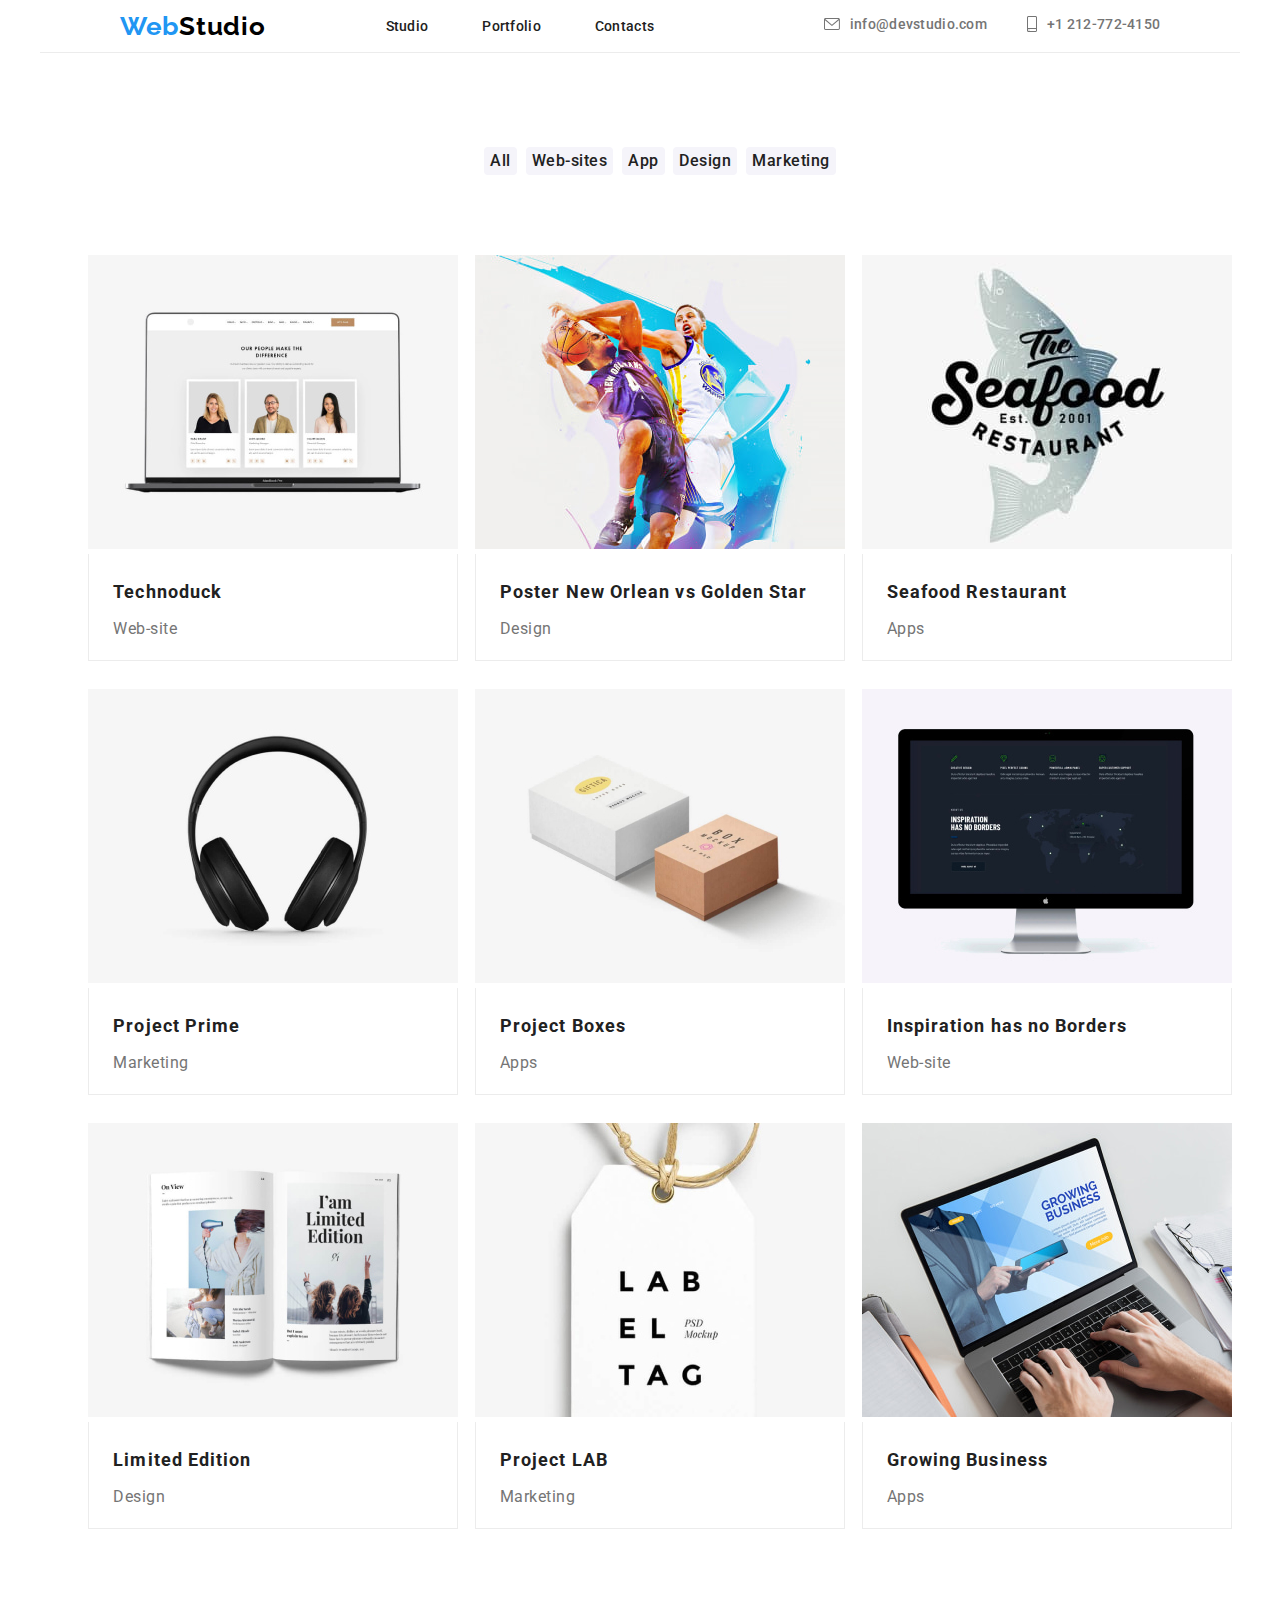
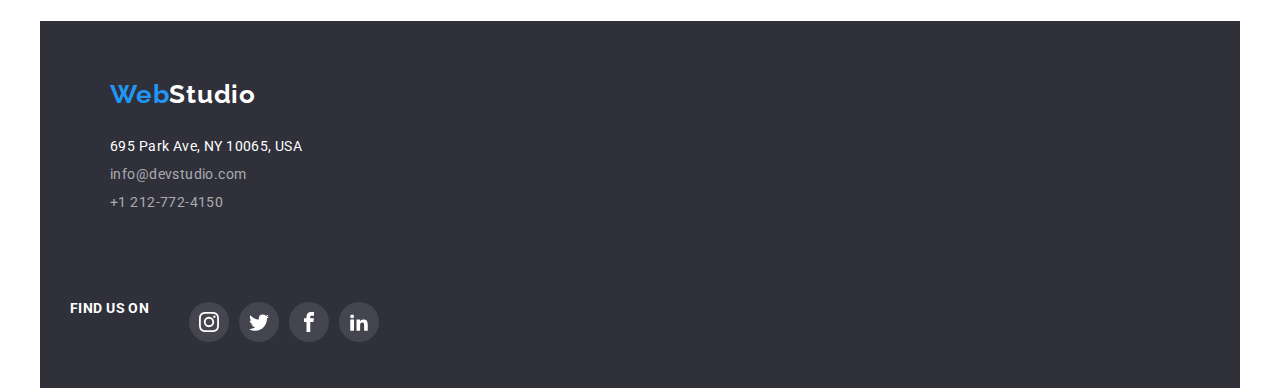
==== portfolio.html @ 11a2a3cb "adaugare fisiere" ====
<!DOCTYPE html>
<html lang="en">
  <head>
    <meta charset="UTF-8" />
    <meta http-equiv="X-UA-Compatible" content="IE=edge" />
    <meta name="viewport" content="width=device-width, initial-scale=1.0" />
    <link
      rel="stylesheet"
      href="https://cdnjs.cloudflare.com/ajax/libs/modern-normalize/1.0.0/modern-normalize.min.css"
    />
    <link rel="stylesheet" href="styles/styles.css" />
    <link rel="preconnect" href="https://fonts.googleapis.com" />
    <link rel="preconnect" href="https://fonts.gstatic.com" crossorigin />
    <link
      href="https://fonts.googleapis.com/css2?family=Raleway:wght@700&family=Roboto:wght@400;500;700;900&display=swap"
      rel="stylesheet"
    />
    <title>WebStudio</title>
  </head>
  <body>
    <!--Menu section-->
    <div class="container">
      <header class="page-header">
        <a class="logo link" href="index.html">
          <span class="logo-first-section">Web</span>Studio</a
        >

        <nav>
          <ul class="main-nav-list unstyled-list">
            <li class="main-nav-item">
              <a class="main-nav-link link" href="index.html">Studio</a>
            </li>
            <li class="main-nav-item">
              <a class="main-nav-link link" href="portfolio.html">Portfolio</a>
            </li>
            <li class="main-nav-item">
              <a class="main-nav-link link" href="#">Contacts</a>
            </li>
          </ul>
        </nav>
        <ul class="contact-list unstyled-list">
          <li>
            <svg class="envelope-icon">
              <use href="/images/icons.svg#icon-envelope"></use>
            </svg>
          </li>
          <li class="contact-list-item">
            <a class="main-nav-contact link" href="mailto:info@devstudio.com"
              >info@devstudio.com</a
            >
          </li>
          <li>
            <svg class="smartphone-icon">
              <use href="/images/icons.svg#icon-smartphone"></use>
            </svg>
          </li>

          <li class="contact-list-item">
            <a class="main-nav-contact link" href="tel:+12127724150"
              >+1 212-772-4150</a
            >
          </li>
        </ul>
      </header>
    </div>
    <!--Portfolio section-->
    <main>
      <ul class="unstyled-btns">
        <li><button class="btn" type="button">All</button></li>
        <li><button class="btn" type="button">Web-sites</button></li>
        <li><button class="btn" type="button">App</button></li>
        <li><button class="btn" type="button">Design</button></li>
        <li><button class="btn" type="button">Marketing</button></li>
      </ul>
      <div class="container">
        <ul class="unstyled-images">
          <li class="product">
            <img
              class="product-img"
              src="./images/gallery/img1.jpg"
              width="370"
              alt="on the screen of a laptop is opened a web-site"
            />
            <div class="card">
              <h4 class="product-name">Technoduck</h4>
              <p class="product-type">Web-site</p>
            </div>
          </li>
          <li class="product">
            <img
              class="product-img"
              src="./images/gallery/img2.jpg"
              width="370"
              alt="two basketball players are fighting for the basketball"
            />
            <div class="card">
              <h4 class="product-name">Poster New Orlean vs Golden Star</h4>
              <p class="product-type">Design</p>
            </div>
          </li>
          <li class="product">
            <img
              class="product-img"
              src="./images/gallery/img3.jpg"
              width="370"
              alt="The Seafood Restaurant Est. 2001 and text and a fish"
            />
            <div class="card">
              <h4 class="product-name">Seafood Restaurant</h4>
              <p class="product-type">Apps</p>
            </div>
          </li>
          <li class="product">
            <img
              class="product-img"
              src="./images/gallery/img4.jpg"
              width="370"
              alt="Headphones"
            />

            <div class="card">
              <h4 class="product-name">Project Prime</h4>
              <p class="product-type">Marketing</p>
            </div>
          </li>
          <li class="product">
            <img
              class="product-img"
              src="./images/gallery/img5.jpg"
              width="370"
              alt="two boxes"
            />
            <div class="card">
              <h4 class="product-name">Project Boxes</h4>
              <p class="product-type">Apps</p>
            </div>
          </li>
          <li class="product">
            <img
              class="product-img"
              src="./images/gallery/img6.jpg"
              width="370"
              alt="a web-site on a monitor"
            />
            <div class="card">
              <h4 class="product-name">Inspiration has no Borders</h4>
              <p class="product-type">Web-site</p>
            </div>
          </li>
          <li class="product">
            <img
              class="product-img"
              src="./images/gallery/img7.jpg"
              width="370"
              alt="an open book"
            />
            <div class="card">
              <h4 class="product-name">Limited Edition</h4>
              <p class="product-type">Design</p>
            </div>
          </li>
          <li class="product">
            <img
              class="product-img"
              src="./images/gallery/img8.jpg"
              width="370"
              alt="a label that says labeltag"
            />
            <div class="card">
              <h4 class="product-name">Project LAB</h4>
              <p class="product-type">Marketing</p>
            </div>
          </li>
          <li class="product">
            <img
              class="product-img"
              src="./images/gallery/img9.jpg"
              width="370px"
              alt="two mani write to a laptop"
            />
            <div class="card">
              <h4 class="product-name">Growing Business</h4>
              <p class="product-type">Apps</p>
            </div>
          </li>
        </ul>
      </div>
    </main>

    <!--Footer section-->

    <footer>
      <div class="container">
        <address class="page-footer">
          <ul class="unstyled-list">
            <li class="info">
              <a class="logo link" href="index.html"
                ><span class="logo-first-section">Web</span
                ><span class="logo-last-section">Studio</span></a
              >
            </li>
            <li class="info">
              <a class="link adress" href="#">695 Park Ave, NY 10065, USA</a>
            </li>
            <li class="info">
              <a class="link mail" href="mailto:info@devstudio.com"
                >info@devstudio.com</a
              >
            </li>
            <li class="info">
              <a class="link tel" href="tel:+12127724150">+1 212-772-4150</a>
            </li>
          </ul>
        </address>
        <section class="page-footer">
          <h3 class="social-title">FIND US ON</h3>
          <ul class="unstyled-list social-list contacts">
            <li>
              <a href="#" target="_blank" class="footer-social-link">
                <svg class="footer-icon">
                  <use href="/images/icons.svg#icon-instagram"></use>
                </svg>
              </a>
            </li>
            <li>
              <a href="#" target="_blank" class="footer-social-link">
                <svg class="footer-icon">
                  <use href="/images/icons.svg#icon-twitter"></use>
                </svg>
              </a>
            </li>
            <li>
              <a href="#" target="_blank" class="footer-social-link">
                <svg class="footer-icon">
                  <use href="/images/icons.svg#icon-facebook"></use>
                </svg>
              </a>
            </li>
            <li>
              <a href="#" target="_blank" class="footer-social-link">
                <svg class="footer-icon">
                  <use href="/images/icons.svg#icon-linkedin"></use>
                </svg>
              </a>
            </li>
          </ul>
        </section>
      </div>
    </footer>
  </body>
</html>
---- styles/styles.css ----
*,
*::before,
*::after {
  box-sizing: border-box;
}

:root {
  --brand-color: #2196f3;
}

body {
  font-family: "Roboto", "Rakeway", sans-serif;
  margin: 0;
}
/* Menu section */
.page-header {
  display: flex;
  width: 100%;
  align-items: center;
  justify-content: space-evenly;
  border-bottom: 1px solid #ececec;
  margin-bottom: 0 auto;
}

.container {
  width: 1200px;
  margin: auto;
  justify-content: center;
}

.unstyled-list {
  list-style-type: none;
}

.main-nav-list {
  list-style-type: none;
  display: inline-block;
  flex-grow: 1;
}

.main-nav-item {
  display: inline-block;
  margin-right: 50px;
}
.contact-list-item {
  display: flex;
}

.link {
  text-decoration: none;
  cursor: pointer;
}
.logo {
  font-family: "Raleway";
  font-style: normal;
  color: #000000;
  font-weight: 700;
  font-size: 26px;
  line-height: 31px;
  letter-spacing: 0.03em;
}
.main-nav-contact {
  font-family: "Roboto";
  font-style: normal;
  font-weight: 500;
  font-size: 14px;
  line-height: 16px;
  letter-spacing: 0.02em;
  color: #757575;
}

.logo-first-section {
  color: var(--brand-color);
}
.main-nav-link {
  font-family: "Roboto";
  font-style: normal;
  font-weight: 500;
  font-size: 14px;
  line-height: 16px;
  letter-spacing: 0.02em;
  color: #212121;
}
.main-nav-link:hover,
.main-nav-link:focus {
  color: var(--brand-color);
}

.envelope-icon {
  width: 16px;
  height: 12px;
  margin-right: 10px;
}
.smartphone-icon {
  width: 10px;
  height: 16px;
  margin-right: 10px;
  margin-left: 40px;
}

.smartphone-icon:hover,
.envelope-icon {
  fill: #2196f3;
}

.contact-list {
  display: flex;
}
.contact-list:hover {
  color: rgb(25, 162, 93);
}

/* Index section */
/* Hero section*/
.hero-element,
.motto,
.request-btn {
  display: flex;
  flex-direction: column;
  justify-content: center;
  align-items: center;
}

.hero-element {
  background-image: url(/images/gallery/hero.jpg);
  box-shadow: inset 300px 300px 300px 300px hsla(235, 10%, 21%, 0.3);

  width: 100%;
  height: 600px;
  left: 0px;
  top: 80px;
}
.motto {
  width: 696 px;
  margin-right: auto;
  margin-left: auto;
  margin-top: 0px;
  margin-bottom: 0px;

  font-family: "Roboto";
  font-style: normal;
  font-weight: 900px;
  font-size: 44px;
  line-height: 60px;
  text-align: center;
  letter-spacing: 0.06em;
  text-transform: uppercase;
  color: #ffffff;
  align-content: center;
}

.request-btn {
  font-family: "Roboto";
  font-style: normal;
  font-weight: 700;
  font-size: 16px;
  line-height: 30px;
  display: flex;
  align-items: center;
  text-align: center;
  letter-spacing: 0.06em;
  color: #ffffff;

  width: 200px;
  height: 50px;

  background: var(--brand-color);
  box-shadow: 0px 4px 4px rgba(0, 0, 0, 0.15);
  border-radius: 4px;
  border-style: none;
  flex-wrap: nowrap;
  margin-top: 30px;
}

/* about us section*/
.about-title {
  font-family: "Roboto";
  font-style: normal;
  font-weight: 700px;
  font-size: 14px;
  line-height: 16px;
  letter-spacing: 0.03em;
  text-transform: uppercase;
  color: #212121;
}

.about-text {
  font-family: "Roboto";
  font-style: normal;
  font-weight: 400px;
  font-size: 14px;
  line-height: 24px;
  letter-spacing: 0.03em;
  color: #757575;
}

.about-section {
  display: inline-flex;
  flex-direction: row;
  justify-content: space-evenly;

  margin-top: 94px;
  width: 1200px;
}
.about {
  margin-right: 20px;
}

.about-icons {
  background-color: #f5f4fa;
  width: 270px;
  height: 120px;
  border-radius: 5px;
}

/* What we do section */
.section-title {
  font-family: "Roboto";
  font-style: normal;
  font-weight: 700;
  font-size: 36px;
  line-height: 42px;
  text-align: center;
  letter-spacing: 0.03em;
  color: #212121;
  margin-top: 94px;
  margin-bottom: 50px;
}

.unstyled-listss {
  display: flex;
  justify-content: space-between;
  list-style-type: none;
}

.we-do-section {
  width: 100%;
}

/* Team section */

.teams {
  display: flex;
  justify-content: space-around;
  list-style-type: none;
}

.name {
  font-family: "Roboto";
  font-style: normal;
  font-weight: 500;
  font-size: 16px;
  line-height: 19px;
  text-align: center;
  letter-spacing: 0.03em;
  color: #212121;
  margin-bottom: 10px;
}

.function {
  font-family: "Roboto";
  font-style: normal;
  color: #757575;
  font-weight: 400;
  font-size: 16px;
  line-height: 19px;
  text-align: center;
  letter-spacing: 0.03em;
  margin-top: 10px;
}
.somebody {
  background-color: #ffffff;
  border-bottom-left-radius: 10px;
  border-bottom-right-radius: 10px;
  padding-bottom: 30px;
  box-shadow: 1px 3px #c3c3c9;
}
.team-section {
  width: 100%;
  height: 648px;
  margin-top: 94px;
  background: #f5f4fa;
  padding: 10px;
}

.social-icon {
  width: 20px;
  height: 20px;
  fill: #afb1b8;
  justify-content: center;
}

.social-list {
  display: flex;

  gap: 10px;
}

.social-link {
  background-color: #fff;
  border-radius: 50%;
  width: 40px;
  height: 40px;
  display: flex;
  align-items: center;
  justify-content: center;
}

.social-link:hover,
.social-icon:hover {
  background-color: var(--brand-color);
  fill: #fff;
}

/* Customers section */

.customers {
  list-style-type: none;
  display: flex;
  justify-content: center;
}

.customer-logo {
  width: 170px;
  height: 92px;
  border: 1px solid #afb1b8;
  border-radius: 5px;
  margin-right: 30px;
  margin-bottom: 94px;
}

.customer-icon {
  fill: #22a477;
}
/* Portfolio section */

.btn {
  font-family: "Roboto";
  font-style: normal;
  color: #212121;
  font-weight: 500;
  font-size: 16px;
  line-height: 26px;
  text-align: center;
  letter-spacing: 0.03em;
  background: #f5f4fa;
  border-radius: 4px;
  border-style: none;
  cursor: pointer;
}
.btn:hover {
  color: #fff;
  background-color: var(--brand-color);
}

.btn:hover,
.btn:focus {
  box-shadow: 2px 8px 7px 0px rgba(117, 117, 117, 0.53);
  -webkit-box-shadow: 2px 8px 7px 0px rgba(117, 117, 117, 0.53);
  -moz-box-shadow: 2px 8px 7px 0px rgba(117, 117, 117, 0.53);
}

.card {
  border: 1px solid #ececec;
  width: 370px;
  height: 107px;
  margin-bottom: 30px;
  border-top-style: none;
  padding-top: 10px;
}
.product {
  width: 370px;
  height: 404px;
  margin-top: 30px;
}

.product:hover {
  box-shadow: 5px 5px 4px 2px rgba(117, 117, 117, 0.53);
  box-shadow: 2px 8px 9px 3px rgba(117, 117, 117, 0.53);
  -webkit-box-shadow: 2px 8px 9px 3px rgba(117, 117, 117, 0.53);
  -moz-box-shadow: 2px 8px 9px 3px rgba(117, 117, 117, 0.53);
}
.product-img {
  margin-bottom: 0px;
}

.product-name {
  font-family: "Roboto";
  font-style: normal;
  color: #212121;
  font-weight: 700;
  font-size: 18px;
  line-height: 36px;
  letter-spacing: 0.06em;
  margin-left: 24px;
  margin-bottom: 4px;
  margin-top: 10px;
}
.product-type {
  font-family: "Roboto";
  font-style: normal;
  color: #757575;
  font-weight: 400;
  font-size: 16px;
  line-height: 30px;
  letter-spacing: 0.03em;
  margin-left: 24px;
  margin-top: 4px;
}
.unstyled-btns {
  display: flex;
  justify-content: space-around;
  max-width: 400px;
  margin-left: auto;
  margin-right: auto;
  list-style-type: none;
  margin-top: 94px;
}
.unstyled-images {
  display: flex;
  flex-wrap: wrap;
  max-width: 1200px;

  justify-content: space-around;
  list-style-type: none;
  margin-top: 50px;
  margin-bottom: 94px;
}

/*Footer section*/
.page-footer {
  background: #2f303a;
  width: 100%;

  display: inline-flex;

  margin-bottom: 0 auto;
  padding: 30px;
}

.logo-last-section {
  color: #ffffff;
}
.adress {
  font-family: "Roboto";
  font-style: normal;
  font-weight: 400;
  font-size: 14px;
  line-height: 16px;
  letter-spacing: 0.03em;

  color: #ffffff;
}
.mail,
.tel {
  font-family: "Roboto";
  font-style: normal;
  color: rgba(255, 255, 255, 0.6);
  font-weight: 400;
  font-size: 14px;
  line-height: 16px;
  letter-spacing: 0.03em;
}

.info {
  display: flex;
  flex-direction: column;
  justify-content: flex-start;
  align-items: flex-start;
  margin-top: 12px;
}

.info:first-child {
  margin-bottom: 28px;
}

.social-title {
  font-family: "Roboto";
  font-style: normal;
  font-weight: 700;
  font-size: 14px;
  line-height: 16px;
  letter-spacing: 0.03em;
  text-transform: uppercase;

  color: #fff;

  text-decoration: 1px solid #000000;
}

.footer-icon {
  fill: #ffffff;
  width: 20px;
  height: 20px;
  justify-content: center;
}

.footer-social-link {
  background-color: rgba(255, 255, 255, 0.1);
  border-radius: 50%;
  width: 40px;
  height: 40px;
  display: flex;
  align-items: center;
  justify-content: center;
}
.footer-social-link:hover {
  background-color: var(--brand-color);
}
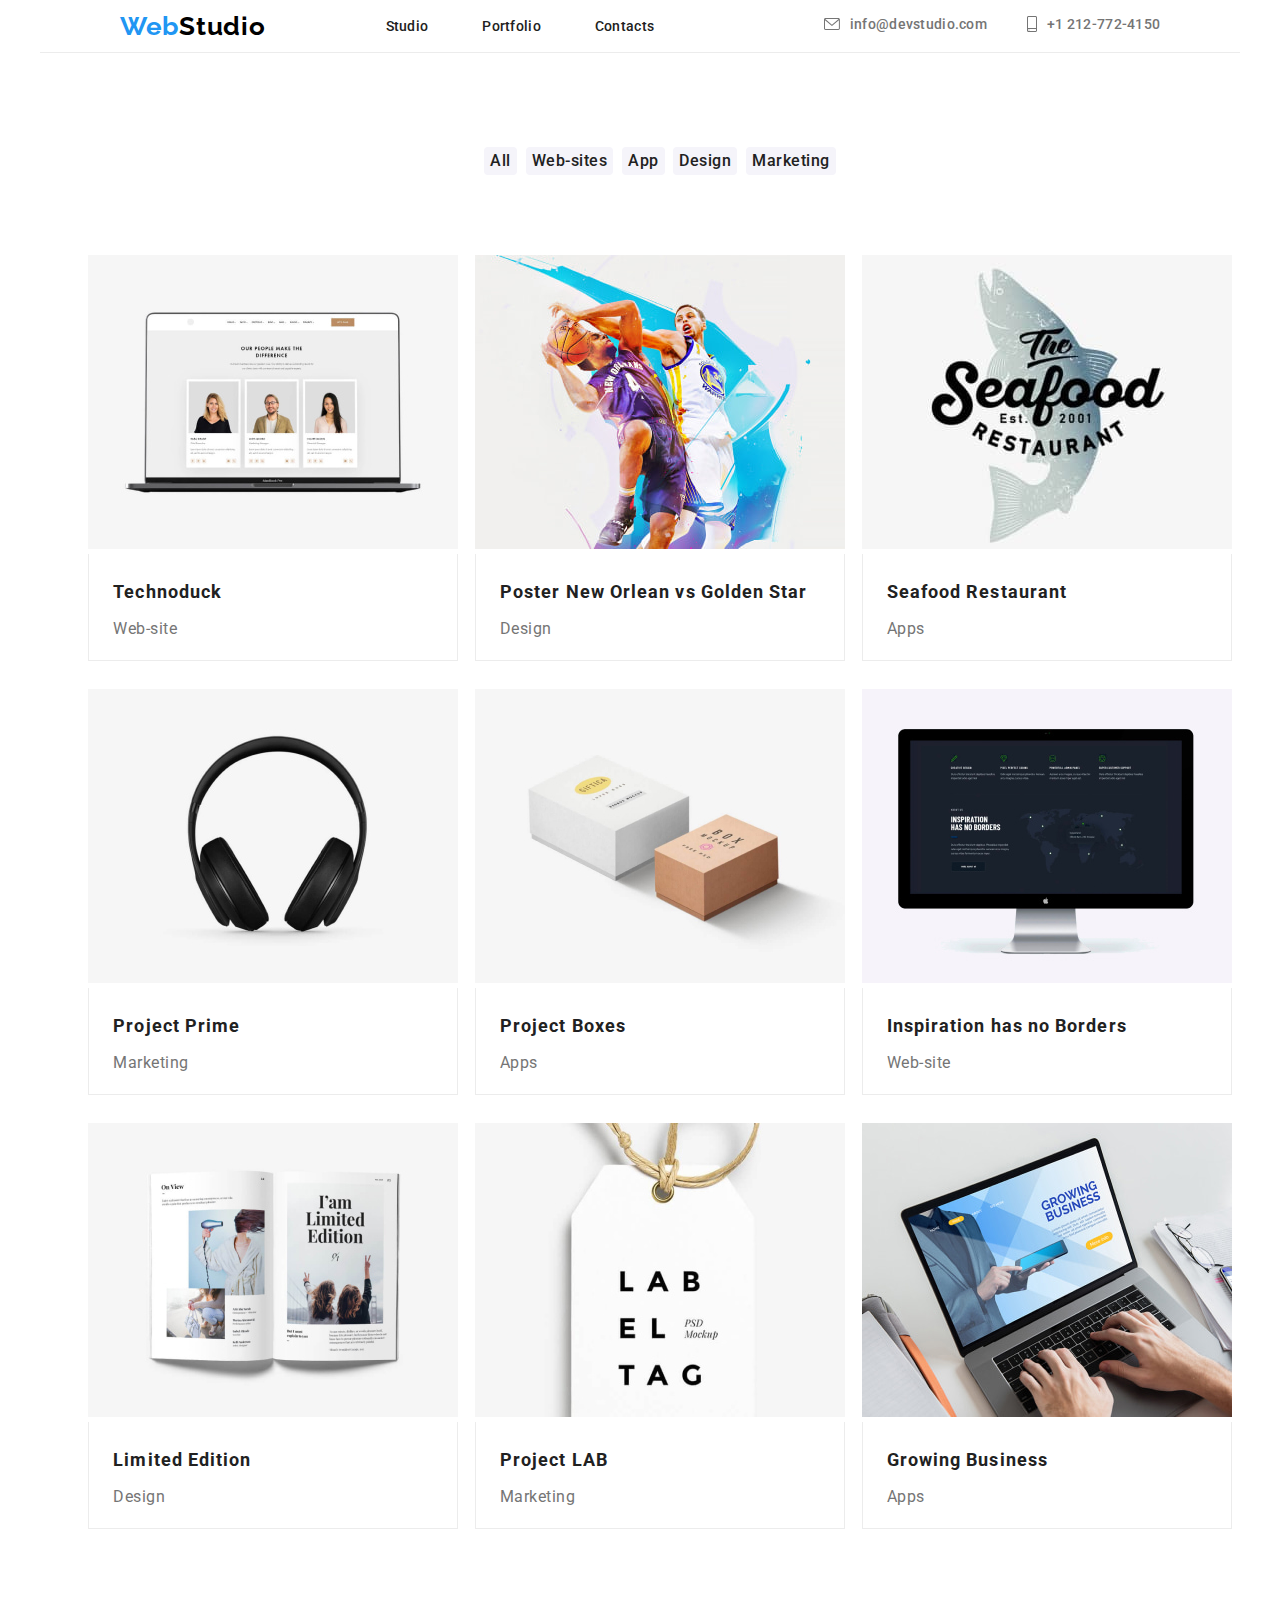
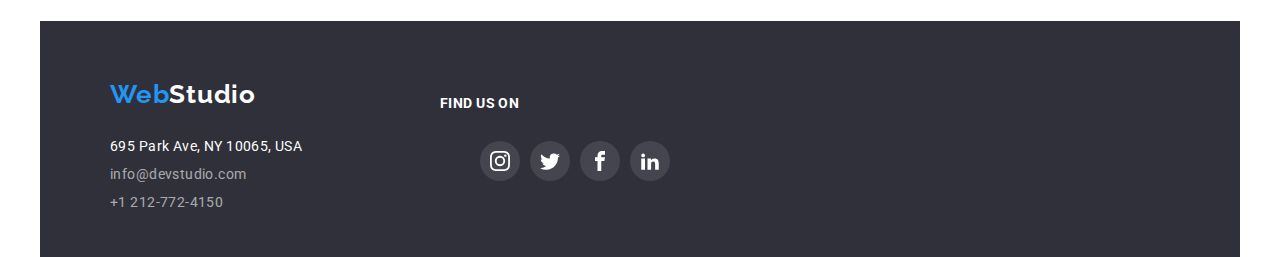
==== commit 2160358f: "2" ====
--- a/portfolio.html
+++ b/portfolio.html
@@ -189,9 +189,9 @@
 
     <!--Footer section-->
 
-    <footer>
-      <div class="container">
-        <address class="page-footer">
+    <footer class="container">
+      <div class="page-footer">
+        <address class="contacts">
           <ul class="unstyled-list">
             <li class="info">
               <a class="logo link" href="index.html"
@@ -212,9 +212,9 @@
             </li>
           </ul>
         </address>
-        <section class="page-footer">
+        <div class="page-footer social-media">
           <h3 class="social-title">FIND US ON</h3>
-          <ul class="unstyled-list social-list contacts">
+          <ul class="unstyled-list social-list">
             <li>
               <a href="#" target="_blank" class="footer-social-link">
                 <svg class="footer-icon">
@@ -244,7 +244,7 @@
               </a>
             </li>
           </ul>
-        </section>
+        </div>
       </div>
     </footer>
   </body>
--- a/styles/styles.css
+++ b/styles/styles.css
@@ -67,6 +67,10 @@
   line-height: 16px;
   letter-spacing: 0.02em;
   color: #757575;
+}
+.main-nav-contact:hover,
+.main-nav-contact:focus {
+  color: var(--brand-color);
 }
 
 .logo-first-section {
@@ -98,16 +102,15 @@
   margin-left: 40px;
 }
 
+.contact-list {
+  display: flex;
+}
+
+.envelope-icon:hover,
+.envelope-icon:focus,
 .smartphone-icon:hover,
-.envelope-icon {
-  fill: #2196f3;
-}
-
-.contact-list {
-  display: flex;
-}
-.contact-list:hover {
-  color: rgb(25, 162, 93);
+.smartphone-icon:focus {
+  fill: var(--brand-color);
 }
 
 /* Index section */
@@ -318,6 +321,7 @@
   list-style-type: none;
   display: flex;
   justify-content: center;
+  align-items: center;
 }
 
 .customer-logo {
@@ -330,8 +334,14 @@
 }
 
 .customer-icon {
-  fill: #22a477;
-}
+  fill: currentColor;
+}
+.customer-link {
+  display: flex;
+  align-items: center;
+  justify-content: center;
+}
+
 /* Portfolio section */
 
 .btn {
@@ -432,7 +442,7 @@
   background: #2f303a;
   width: 100%;
 
-  display: inline-flex;
+  display: flex;
 
   margin-bottom: 0 auto;
   padding: 30px;
@@ -486,6 +496,7 @@
   color: #fff;
 
   text-decoration: 1px solid #000000;
+  margin-right: 516px;
 }
 
 .footer-icon {
@@ -507,3 +518,12 @@
 .footer-social-link:hover {
   background-color: var(--brand-color);
 }
+.contacts {
+  display: flex;
+  flex: 0 1 900px;
+}
+.social-media {
+  flex: 1 0 800px;
+  flex-direction: column;
+  justify-content: flex-start;
+}
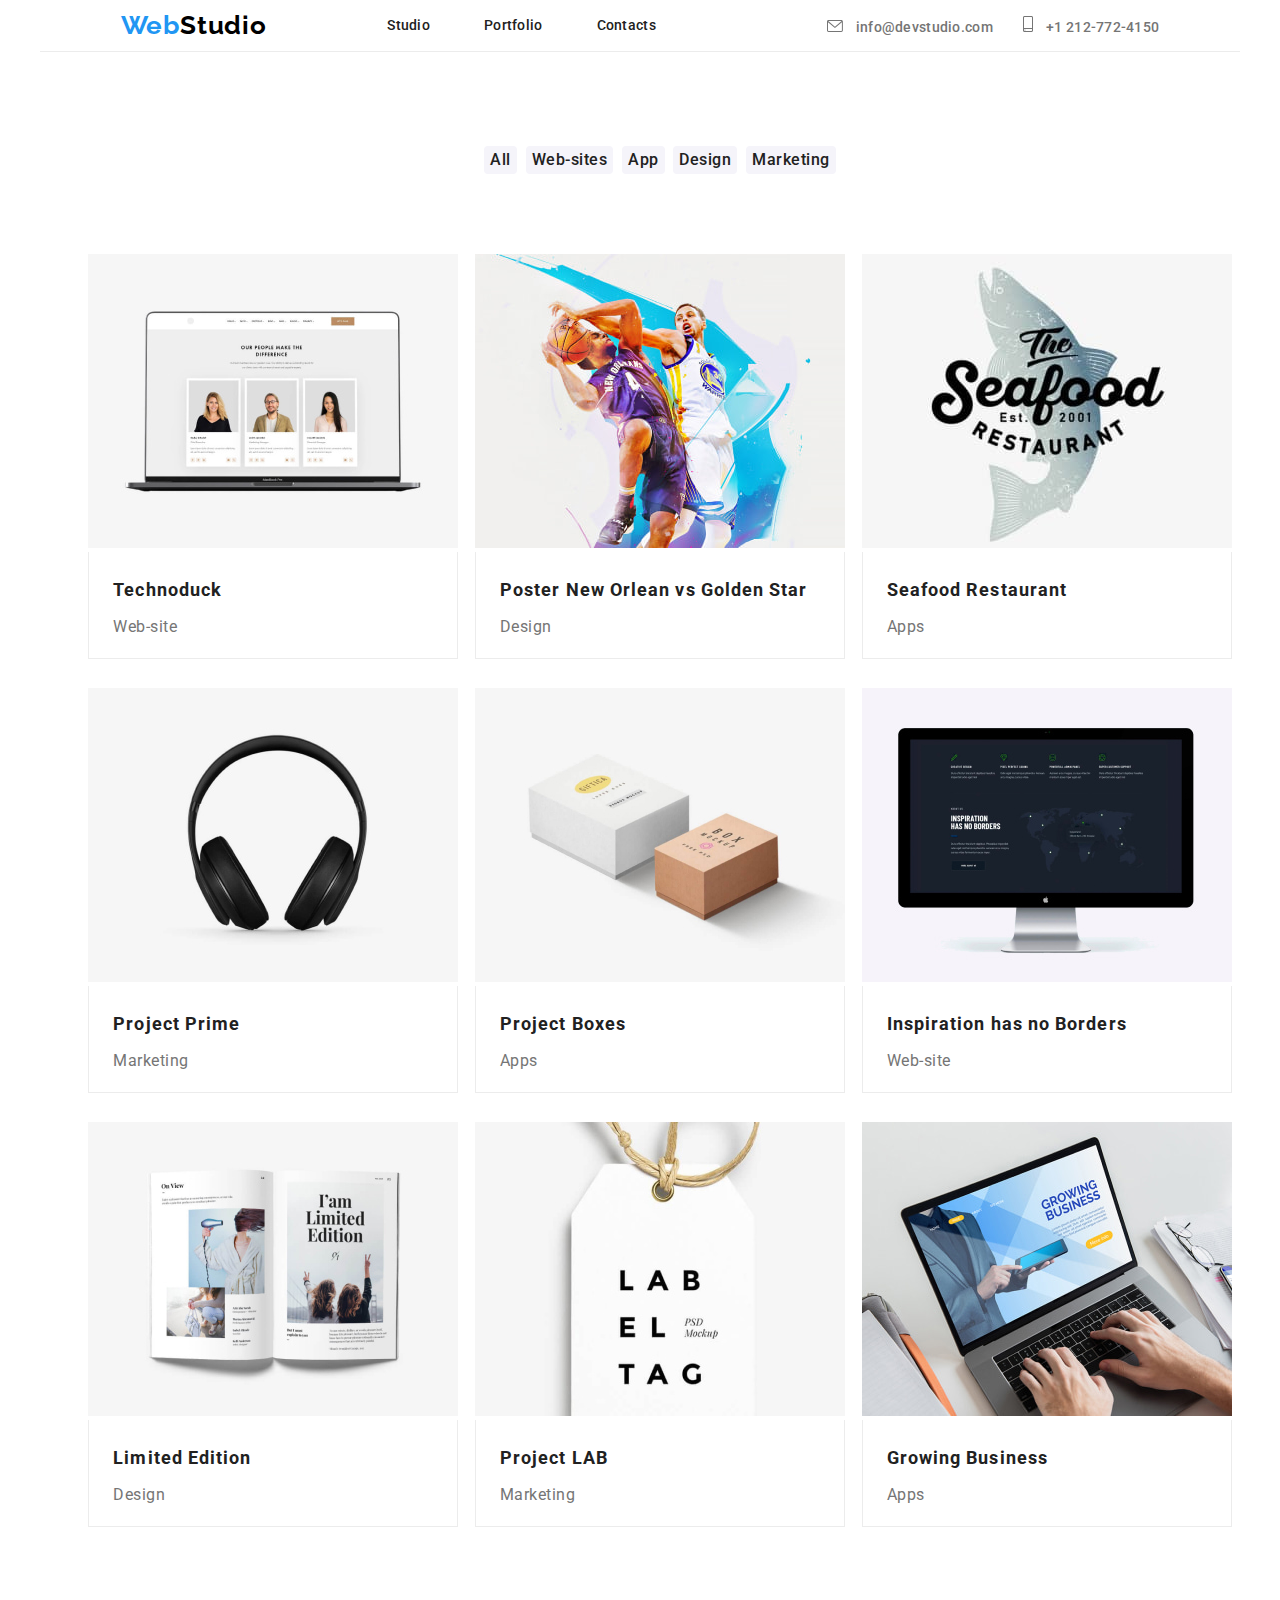
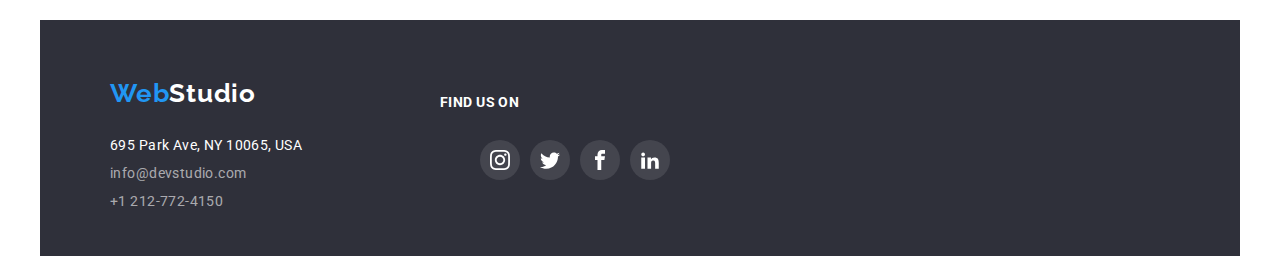
==== commit c64c1cc2: "hover" ====
--- a/portfolio.html
+++ b/portfolio.html
@@ -39,30 +39,26 @@
           </ul>
         </nav>
         <ul class="contact-list unstyled-list">
-          <li>
-            <svg class="envelope-icon">
-              <use href="/images/icons.svg#icon-envelope"></use>
-            </svg>
-          </li>
           <li class="contact-list-item">
             <a class="main-nav-contact link" href="mailto:info@devstudio.com"
-              >info@devstudio.com</a
+              ><svg class="header-icon" width="16" height="12">
+                <use href="images/icons.svg#icon-envelope"></use>
+              </svg>
+              info@devstudio.com</a
             >
           </li>
-          <li>
-            <svg class="smartphone-icon">
-              <use href="/images/icons.svg#icon-smartphone"></use>
-            </svg>
-          </li>
-
           <li class="contact-list-item">
             <a class="main-nav-contact link" href="tel:+12127724150"
-              >+1 212-772-4150</a
+              ><svg class="header-icon" width="10" height="16">
+                <use href="images/icons.svg#icon-smartphone"></use>
+              </svg>
+              +1 212-772-4150</a
             >
           </li>
         </ul>
       </header>
     </div>
+
     <!--Portfolio section-->
     <main>
       <ul class="unstyled-btns">
--- a/styles/styles.css
+++ b/styles/styles.css
@@ -90,27 +90,15 @@
   color: var(--brand-color);
 }
 
-.envelope-icon {
-  width: 16px;
-  height: 12px;
+.header-icon {
+  fill: currentColor;
   margin-right: 10px;
 }
-.smartphone-icon {
-  width: 10px;
-  height: 16px;
-  margin-right: 10px;
-  margin-left: 40px;
-}
 
 .contact-list {
   display: flex;
-}
-
-.envelope-icon:hover,
-.envelope-icon:focus,
-.smartphone-icon:hover,
-.smartphone-icon:focus {
-  fill: var(--brand-color);
+  align-items: baseline;
+  gap: 30px;
 }
 
 /* Index section */
@@ -295,7 +283,6 @@
 
 .social-list {
   display: flex;
-
   gap: 10px;
 }
 
@@ -324,24 +311,26 @@
   align-items: center;
 }
 
-.customer-logo {
+.customer-link {
   width: 170px;
   height: 92px;
   border: 1px solid #afb1b8;
-  border-radius: 5px;
+  border-radius: 4px;
   margin-right: 30px;
   margin-bottom: 94px;
-}
-
+  display: flex;
+  align-items: center;
+  justify-content: center;
+}
+.customer-link:hover {
+  border: 1px solid var(--brand-color);
+}
 .customer-icon {
-  fill: currentColor;
-}
-.customer-link {
-  display: flex;
-  align-items: center;
-  justify-content: center;
-}
-
+  fill: #afb1b8;
+}
+.customer-icon:hover {
+  fill: #2196f3;
+}
 /* Portfolio section */
 
 .btn {
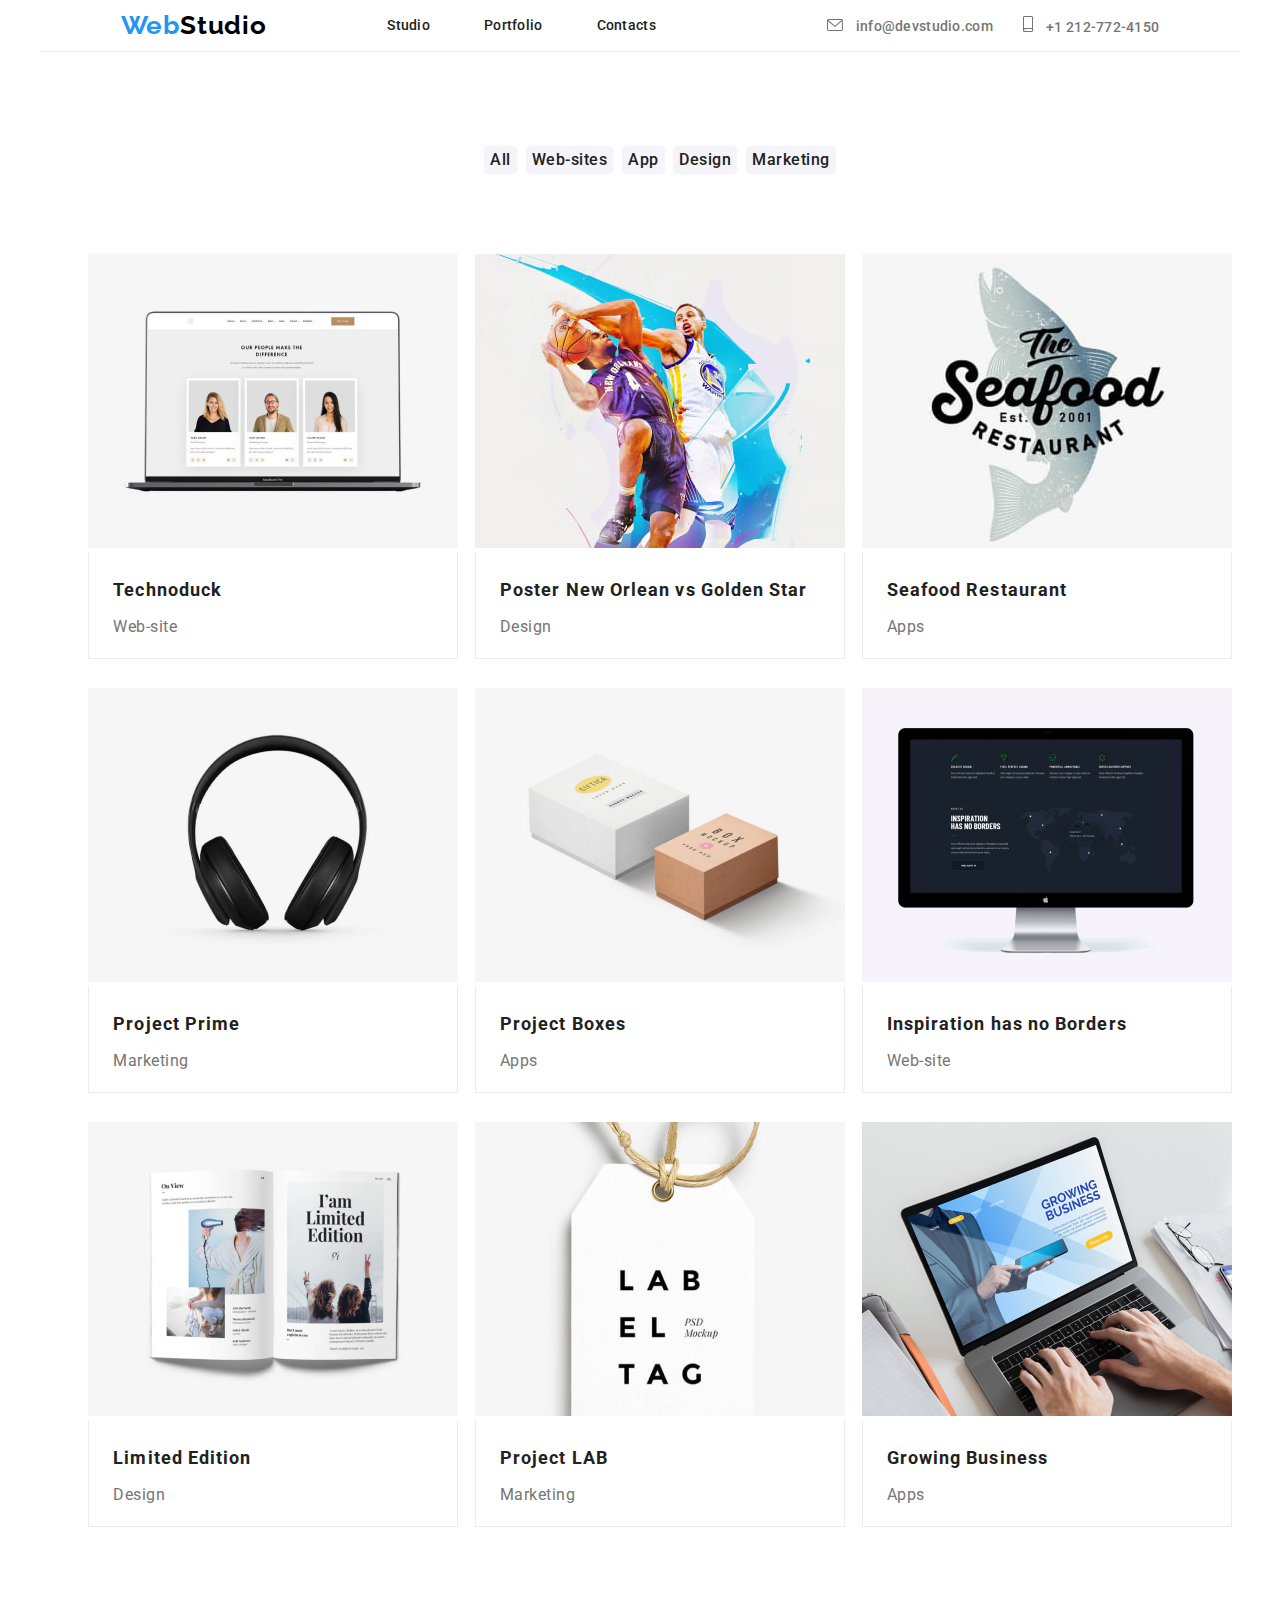
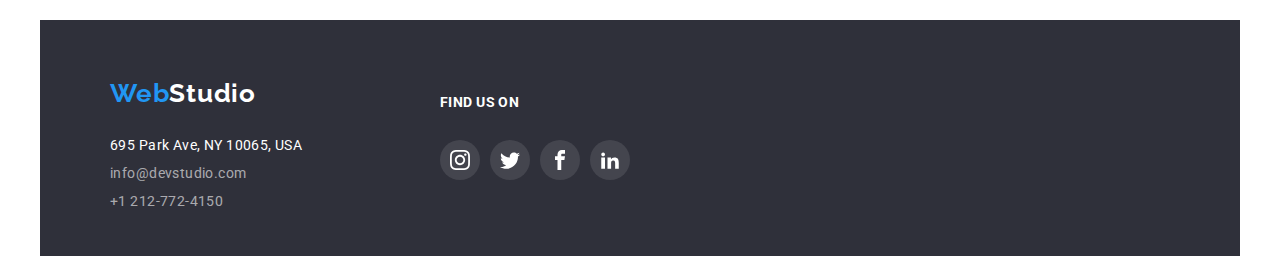
==== commit dbcc59e6: "footer" ====
--- a/portfolio.html
+++ b/portfolio.html
@@ -210,7 +210,7 @@
         </address>
         <div class="page-footer social-media">
           <h3 class="social-title">FIND US ON</h3>
-          <ul class="unstyled-list social-list">
+          <ul class="unstyled-list social-list dots">
             <li>
               <a href="#" target="_blank" class="footer-social-link">
                 <svg class="footer-icon">
--- a/styles/styles.css
+++ b/styles/styles.css
@@ -97,7 +97,7 @@
 
 .contact-list {
   display: flex;
-  align-items: baseline;
+  align-items: center;
   gap: 30px;
 }
 
@@ -113,7 +113,7 @@
 }
 
 .hero-element {
-  background-image: url(/images/gallery/hero.jpg);
+  background-image: url(images/gallery/hero.jpg);
   box-shadow: inset 300px 300px 300px 300px hsla(235, 10%, 21%, 0.3);
 
   width: 100%;
@@ -516,3 +516,10 @@
   flex-direction: column;
   justify-content: flex-start;
 }
+
+.dots {
+  display: flex;
+  flex-direction: row;
+  gap: 10px;
+  margin-left: -40px;
+}
